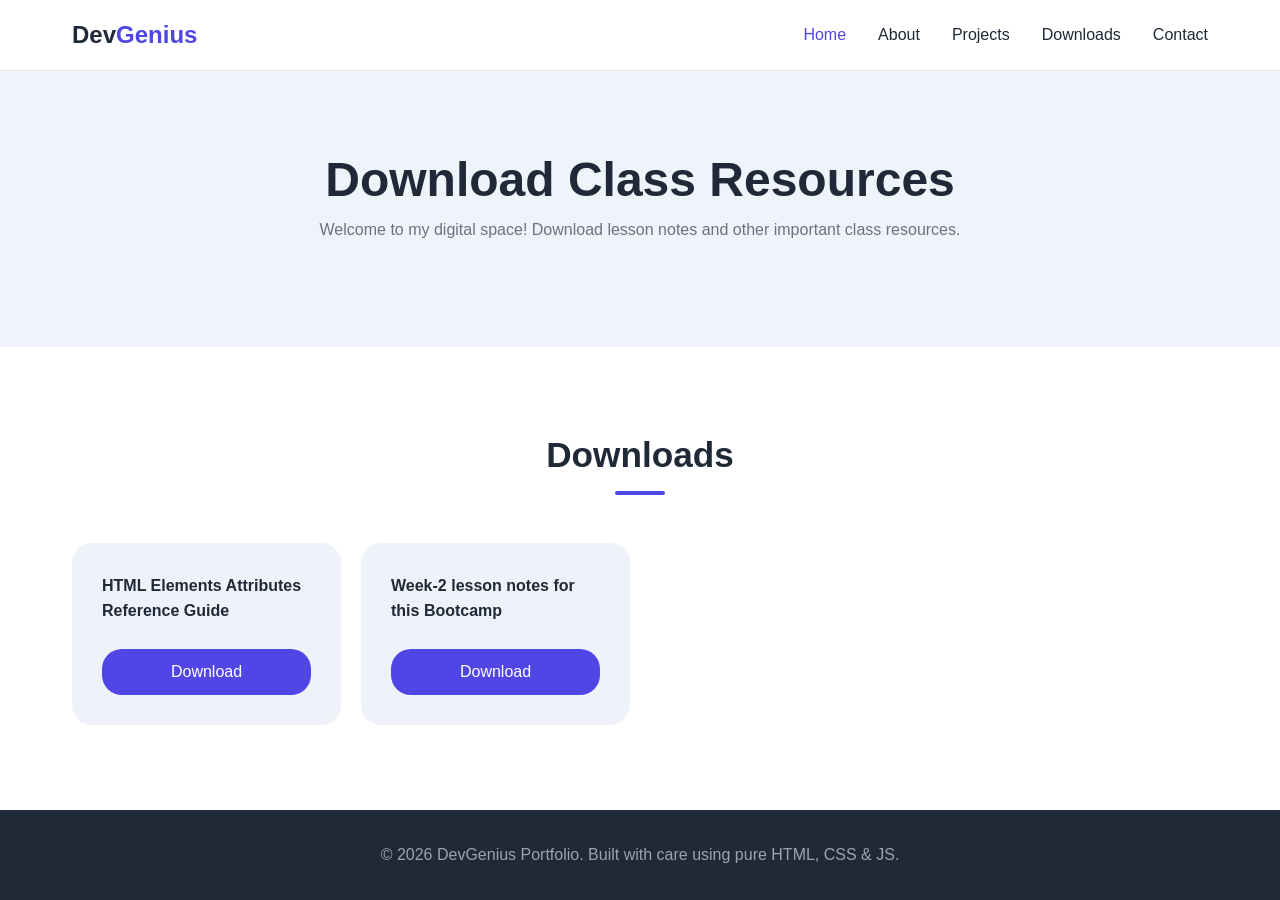
==== pages/downloads.html @ 76b7f551 "Totally eliminated bootstrap for this project. I am left with vanilla HTML5, CSS3 and JavaScript" ====
<!doctype html>
<html lang="en">
  <head>
    <meta charset="UTF-8" />
    <meta name="viewport" content="width=device-width, initial-scale=1.0" />
    <title>Resources</title>
    <link rel="stylesheet" href="../css/style.css" />
  </head>
  <body>
    <header>
      <div class="container" id="site-header">
        <a href="#" class="logo">Dev<span>Genius</span></a>
        <button class="nav-toggle" aria-label="toggle navigation">
          <span class="hamburger"></span>
        </button>
        <nav class="nav-menu">
          <ul class="nav-list mb-0">
            <li><a href="../index.html" class="nav-link active">Home</a></li>
            <li><a href="../index.html#about" class="nav-link">About</a></li>
            <li>
              <a href="../index.html#projects" class="nav-link">Projects</a>
            </li>
            <li><a href="" class="nav-link">Downloads</a></li>
            <li>
              <a href="../index.html#contact" class="nav-link">Contact</a>
            </li>
          </ul>
        </nav>
      </div>
    </header>
    <main class="resources">
      <section id="hero">
        <div class="container hero-content">
          <h1>Download Class Resources</h1>
          <p class="hero-description">
            Welcome to my digital space! Download lesson notes and other
            important class resources.
          </p>
        </div>
      </section>

      <section id="downloads">
        <div class="container">
          <h2 class="section-title">Downloads</h2>
          <div class="downloads">
            <div class="download">
              <h4>HTML Elements Attributes Reference Guide</h4>
              <a class="download-btn"
              href="../resources/HTML_Elements_and_Attributes_Reference.pdf"
              download
              >Download</a
            >
            </div>
            <div class="download">
              <h4>Week-2 lesson notes for this Bootcamp</h4>
              <a class="download-btn"
              href="../resources/Week 2 - Web Development Lesson Notes.pdf"
              download
              >Download</a
            >
            </div>
          </div>
        </div>
      </section>
    </main>
    <footer>
      &copy; 2026 DevGenius Portfolio. Built with care using pure HTML, CSS &
      JS.
    </footer>
  </body>
</html>
---- css/style.css ----
/* ==========================================
   1. GLOBAL STYLES, RESET & UTILITIES
   ========================================== */
* {
  margin: 0;
  padding: 0;
  box-sizing: border-box;
}

html {
  scroll-behavior: smooth;
  font-family: "Segoe UI", Tahoma, Geneva, Verdana, sans-serif;
  color: #1f2937;
}

body {
  background-color: #ffffff;
  line-height: 1.6;
  min-height: 100vh;
  display: flex;
  flex-direction: column;
}
main {
  flex: 1;
}

a {
  text-decoration: none;
  color: #1f2937;
}

.container {
  width: 100%;
  max-width: 1200px;
  display: flex;
  align-items: center;
  flex-direction: column;
  justify-content: center;
  margin-right: auto;
  margin-left: auto;
  padding-right: 2rem;
  padding-left: 2rem;
}

#heroo,
#site-header {
  flex-direction: row;
  justify-content: space-between;
  gap: 35px;
}

/* Structure and Spacing Utilities */
section {
  padding-top: 5rem;
  padding-bottom: 5rem;
}

.hidden {
  display: none !important;
}

.section-title {
  font-size: 2.2rem;
  margin-bottom: 3rem;
  position: relative;
}

.section-title::after {
  content: "";
  display: block;
  width: 50px;
  height: 4px;
  background-color: #4f46e5;
  margin: 0.5rem auto 0;
  border-radius: 2px;
}

/* Buttons */
.btn-custom {
  display: inline-block;
  padding: 0.75rem 1.5rem;
  border-radius: 5px;
  text-decoration: none;
  font-weight: 600;
  background-color: #4f46e5;
  color: #ffffff;
  transition: background-color 0.3s ease;
  cursor: pointer;
  border: none;
  text-align: center;
}

.btn-custom:hover {
  background-color: #4338ca;
  color: #ffffff;
}

.btn-block {
  display: block;
  width: 100%;
}

/* ==========================================
   2. HEADER & NAVIGATION
   ========================================== */
header {
  background-color: rgba(255, 255, 255, 0.95);
  border-bottom: 1px solid #e5e7eb;
  position: sticky;
  top: 0;
  z-index: 1000;
  padding-top: 1rem;
  padding-bottom: 1rem;
}

.site-header {
  display: flex;
  justify-content: space-between;
}

.logo {
  font-size: 1.5rem;
  font-weight: 700;
  color: #1f2937;
  text-decoration: none;
}

.logo span {
  color: #4f46e5;
}

.nav-list {
  display: flex;
  list-style: none;
  gap: 2rem;
}

.nav-link {
  text-decoration: none;
  color: #1f2937;
  font-weight: 500;
  transition: color 0.3s ease;
}

.nav-link:hover,
.nav-link.active {
  color: #4f46e5;
}

/* Mobile Toggle Hamburger Button */
.nav-toggle {
  display: none;
  background: transparent;
  border: none;
  cursor: pointer;
  padding: 0.5rem;
}

.hamburger {
  display: block;
  position: relative;
  width: 24px;
  height: 2px;
  background: #1f2937;
  transition: background 0.3s ease;
}

.hamburger::before,
.hamburger::after {
  content: "";
  position: absolute;
  width: 24px;
  height: 2px;
  background: #1f2937;
  transition:
    transform 0.3s ease,
    top 0.3s ease,
    bottom 0.3s ease;
}

.hamburger::before {
  top: -6px;
}
.hamburger::after {
  bottom: -6px;
}

/* ==========================================
   3. SECTION SPECIFIC LAYOUTS & COMPONENTS
   ========================================== */

/* Hero Section */
#hero {
  background-color: #eef4fa;
}

#hero img {
  max-width: 45%;
}

.hero-content h1 {
  font-size: 3rem;
  line-height: 1.2;
  margin-bottom: 0.5rem;
}

.highlight {
  color: #4f46e5;
}

.hero-subtitle {
  font-size: 1.3rem;
  color: #4b5563;
  font-weight: 500;
  margin-bottom: 1rem;
}

.hero-description {
  color: #6b7280;
  margin-bottom: 1.5rem;
}

.hero-img {
  max-width: 100%;
  height: auto;
  border-radius: 50%;
  border: 5px solid #ffffff;
  box-shadow: 0 10px 15px -3px rgba(0, 0, 0, 0.1);
}

/* About Section */
.about-content {
  display: flex;
  /* grid-template-columns: 7fr 5fr; */
  gap: 3rem;
  align-items: start;
  justify-content: space-between;
}

.about-text p {
  margin-bottom: 1rem;
}
.about-skills {
  min-width: 40%;
}

.skills-box {
  background-color: #f9fafb;
  padding: 2rem;
  border-radius: 8px;
  border-left: 4px solid #4f46e5;
}

.skills-list {
  list-style: none;
}

.skills-list li {
  padding: 0.5rem 0;
  border-bottom: 1px solid #e5e7eb;
  font-weight: 500;
}

.skills-list li::before {
  content: "✓ ";
  color: #4f46e5;
  font-weight: bold;
}

/* Projects Section */
.filter-buttons {
  display: flex;
  justify-content: center;
  gap: 0.5rem;
  margin-bottom: 2.5rem;
}

.filter-btn {
  background-color: #f9fafb;
  border: 1px solid #e5e7eb;
  padding: 0.5rem 1.25rem;
  border-radius: 20px;
  cursor: pointer;
  transition: all 0.3s ease;
}

.filter-btn:hover,
.filter-btn.active {
  background-color: #4f46e5;
  color: #ffffff;
  border-color: #4f46e5;
}

.projects-grid {
  display: flex; /*grid;*/
  align-items: flex-start;
  justify-content: space-evenly;
  flex-wrap: wrap;
  gap: 20px;
}

.project-card {
  background-color: #ffffff;
  border: 1px solid #e5e7eb;
  border-radius: 8px;
  overflow: hidden;
  height: 100%;
  max-width: 300px;
  display: flex;
  flex-direction: column;
  transition:
    transform 0.3s ease,
    box-shadow 0.3s ease;
}

.project-card:hover {
  transform: translateY(-5px);
  box-shadow: 0 10px 15px -3px rgba(0, 0, 0, 0.1);
}

.project-card-img {
  width: 100%;
  height: auto;
  display: block;
}

.project-info {
  padding: 1.5rem;
  flex-grow: 1;
  display: flex;
  flex-direction: column;
  gap: 0.75rem;
}

.project-info p {
  color: #6b7280;
  font-size: 0.95rem;
}

.project-link {
  text-decoration: none;
  color: #4f46e5;
  font-weight: 600;
  margin-top: auto;
}
.downloads {
  display: grid;
  width: 100%;
  grid-template-columns: repeat(auto-fill, minmax(250px, 1fr));
  gap: 20px;
  .download {
    display: flex;
    flex-direction: column;
    gap: 25px;
    padding: 30px;
    background-color: #f0f2f9;
    border-radius: 20px;
    transition: all 0.3s ease;
    h4{
        flex: 1;
    }
    a {
      padding: 10px;
      text-align: center;
      border-radius: 20px;
      background-color: #4f46e5;
      color: white;
      transition: all 0.3s ease;
    }
    a:hover {
      transform: translateY(-5px);
      box-shadow: 0 3px 5px -3px rgba(0, 0, 0, 0.1);
    }
  }
}

/* Contact Section */

#contact {
  background-color: #f9fafb;
  display: flex;
  flex-direction: column;
}
#contact-form {
  min-width: 500px;
  padding: 2.5rem;
  border-radius: 8px;
}

.form-group {
  margin-bottom: 1.25rem;
  display: flex;
  flex-direction: column;
}

.form-label {
  font-weight: 500;
  margin-bottom: 0.5rem;
}

.form-input {
  width: 100%;
  padding: 0.75rem;
  border: 1px solid #e5e7eb;
  border-radius: 5px;
  font-family: inherit;
}

.form-input:focus {
  outline: none;
  border-color: #4f46e5;
}

.form-feedback {
  padding: 1rem;
  border-radius: 5px;
  text-align: center;
  font-weight: 500;
  margin-top: 1rem;
}

.form-feedback.success-msg {
  background-color: #d1fae5;
  color: #065f46;
}

/* Footer styling */
footer {
  background-color: #1f2937;
  color: #9ca3af;
  padding: 2rem;
  text-align: center;
}

.text-center {
  text-align: center;
}

/* ==========================================
   4. MOBILE & RESPONSIVE BREAKPOINTS
   ========================================== */
@media (max-width: 992px) {
  .hero-content h1 {
    font-size: 2.5rem;
  }
}

@media (max-width: 768px) {
  section {
    padding-top: 3.5rem;
    padding-bottom: 3.5rem;
  }
  #heroo {
    flex-direction: column-reverse;
  }
  .about-content {
    flex-direction: column;
    gap: 2rem;
  }
  .about-skills {
    min-width: 100%;
  }
  .project-card {
    flex-direction: row;
    min-width: 100%;
  }
  .project-card-img {
    max-width: 40%;
  }

  .hero-img {
    max-width: 250px;
  }

  /* Navigation burger transitions */
  .nav-toggle {
    display: block;
  }

  .nav-menu {
    position: absolute;
    top: 100%;
    left: 0;
    right: 0;
    background-color: #ffffff;
    border-bottom: 1px solid #e5e7eb;
    max-height: 0;
    overflow: hidden;
    transition: max-height 0.3s ease;
  }

  .nav-menu.open {
    max-height: 300px;
  }

  .nav-list {
    flex-direction: column;
    padding: 1.5rem;
    gap: 1rem;
    text-align: center;
  }

  .nav-toggle.open .hamburger {
    background: transparent;
  }
  .nav-toggle.open .hamburger::before {
    transform: rotate(45deg);
    top: 0;
  }
  .nav-toggle.open .hamburger::after {
    transform: rotate(-45deg);
    bottom: 0;
  }
}

@media (max-width: 520px) {
  .project-card {
    flex-direction: column;
  }
  .project-card-img {
    max-width: 100%;
    max-height: 40%;
  }
  #contact-form {
    min-width: 100%;
    padding: 2rem 1rem;
  }
}
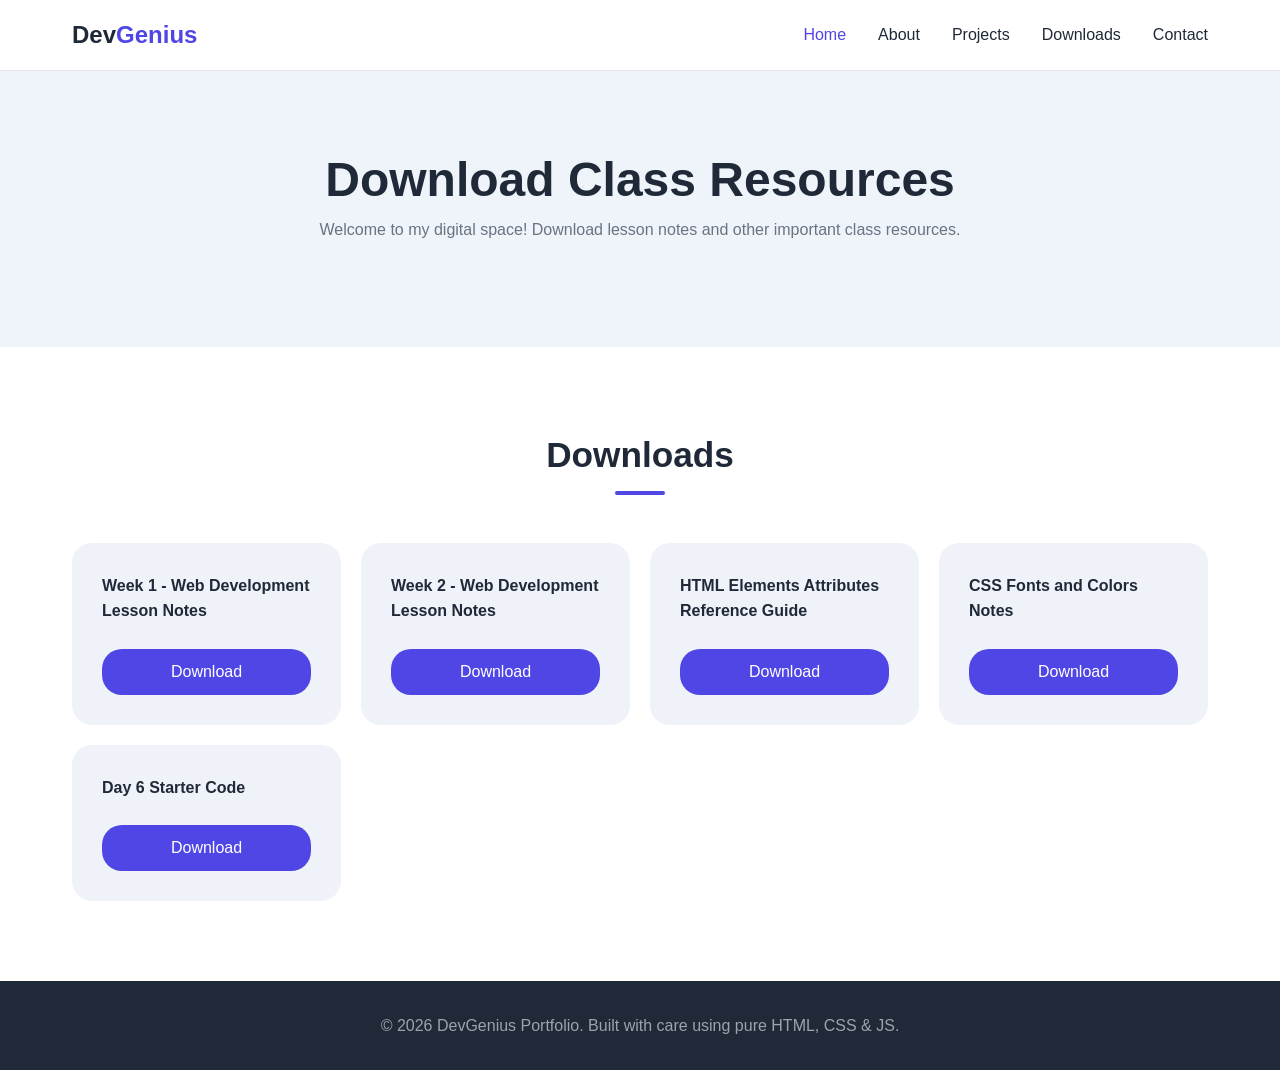
==== commit f6fb6c84: "resources added" ====
--- a/pages/downloads.html
+++ b/pages/downloads.html
@@ -44,20 +44,49 @@
           <h2 class="section-title">Downloads</h2>
           <div class="downloads">
             <div class="download">
-              <h4>HTML Elements Attributes Reference Guide</h4>
-              <a class="download-btn"
-              href="../resources/HTML_Elements_and_Attributes_Reference.pdf"
-              download
-              >Download</a
-            >
+              <h4>Week 1 - Web Development Lesson Notes</h4>
+              <a
+                class="download-btn"
+                href="../resources/Week 1 - Web Development Lesson Notes.pdf"
+                download
+                >Download</a
+              >
             </div>
             <div class="download">
-              <h4>Week-2 lesson notes for this Bootcamp</h4>
-              <a class="download-btn"
-              href="../resources/Week 2 - Web Development Lesson Notes.pdf"
-              download
-              >Download</a
-            >
+              <h4>Week 2 - Web Development Lesson Notes</h4>
+              <a
+                class="download-btn"
+                href="../resources/Week 2 - Web Development Lesson Notes.pdf"
+                download
+                >Download</a
+              >
+            </div>
+            <div class="download">
+              <h4>HTML Elements Attributes Reference Guide</h4>
+              <a
+                class="download-btn"
+                href="../resources/HTML_Elements_and_Attributes_Reference.pdf"
+                download
+                >Download</a
+              >
+            </div>
+            <div class="download">
+              <h4>CSS Fonts and Colors Notes</h4>
+              <a
+                class="download-btn"
+                href="../resources/CSS Fonts and Colors Notes.pdf"
+                download
+                >Download</a
+              >
+            </div>
+            <div class="download">
+              <h4>Day 6 Starter Code</h4>
+              <a
+                class="download-btn"
+                href="../resources/day-6-starter-code.zip"
+                download = "Day 6 Starter Code"
+                >Download</a
+              >
             </div>
           </div>
         </div>
--- a/css/style.css
+++ b/css/style.css
@@ -277,7 +277,7 @@
 
 .filter-btn {
   background-color: #f9fafb;
-  border: 1px solid #e5e7eb;
+  border: 1px solid #fbfcfc;
   padding: 0.5rem 1.25rem;
   border-radius: 20px;
   cursor: pointer;
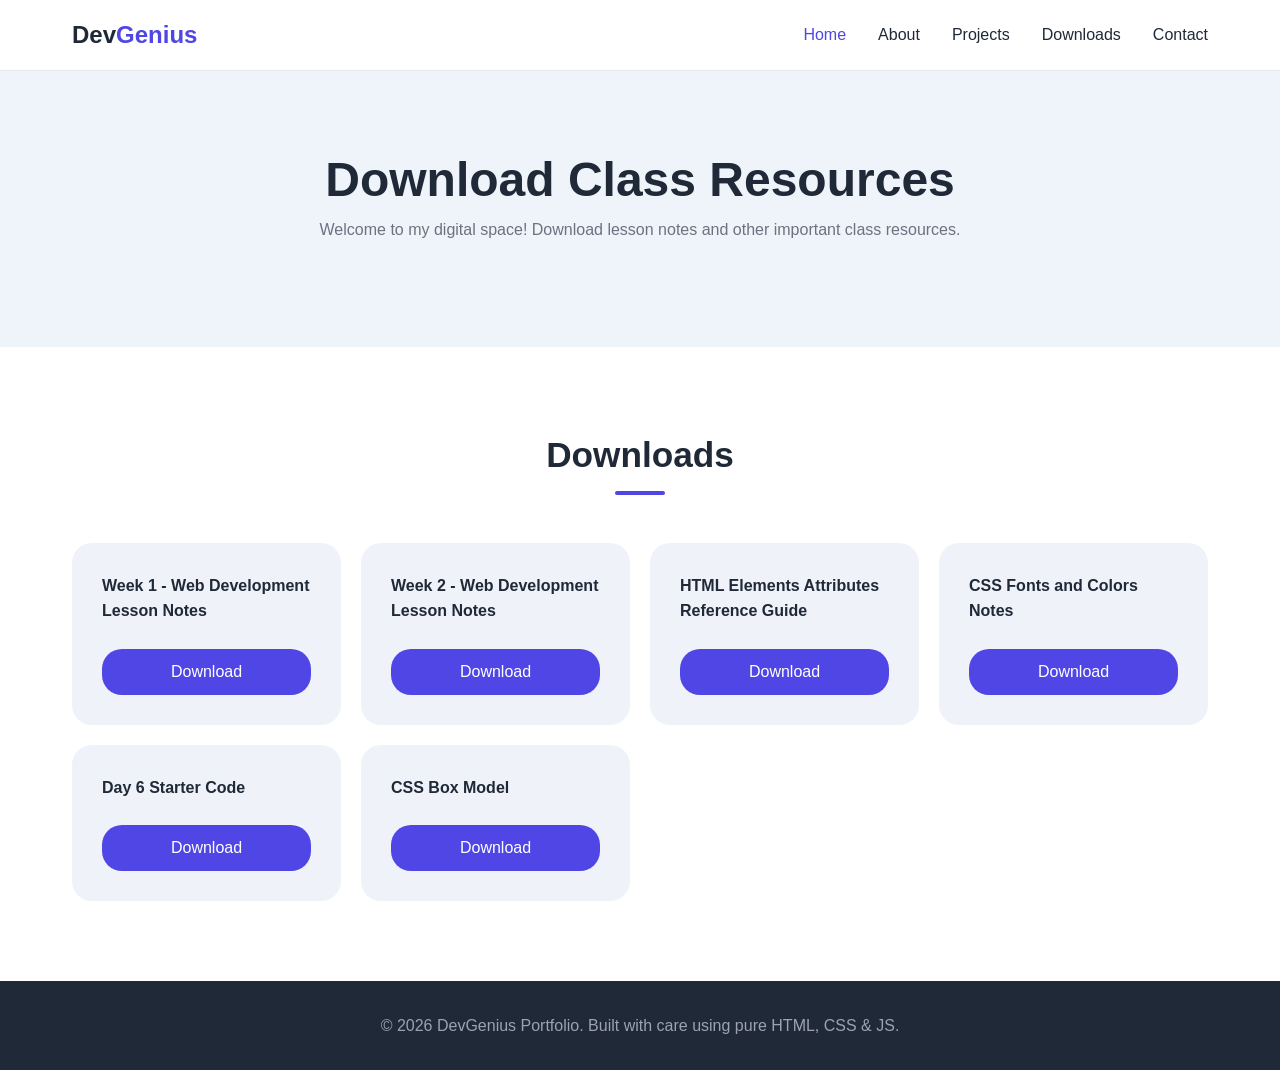
==== commit d16f3af6: "Box model notes added" ====
--- a/pages/downloads.html
+++ b/pages/downloads.html
@@ -86,7 +86,16 @@
                 href="../resources/day-6-starter-code.zip"
                 download = "Day 6 Starter Code"
                 >Download</a
-              >
+              > 
+            </div>
+            <div class="download">
+              <h4>CSS Box Model</h4>
+              <a
+                class="download-btn"
+                href="../resources/CSS_Box_Model_Lesson_Notes.pdf"
+                download = "Day 6 Starter Code"
+                >Download</a
+              > 
             </div>
           </div>
         </div>
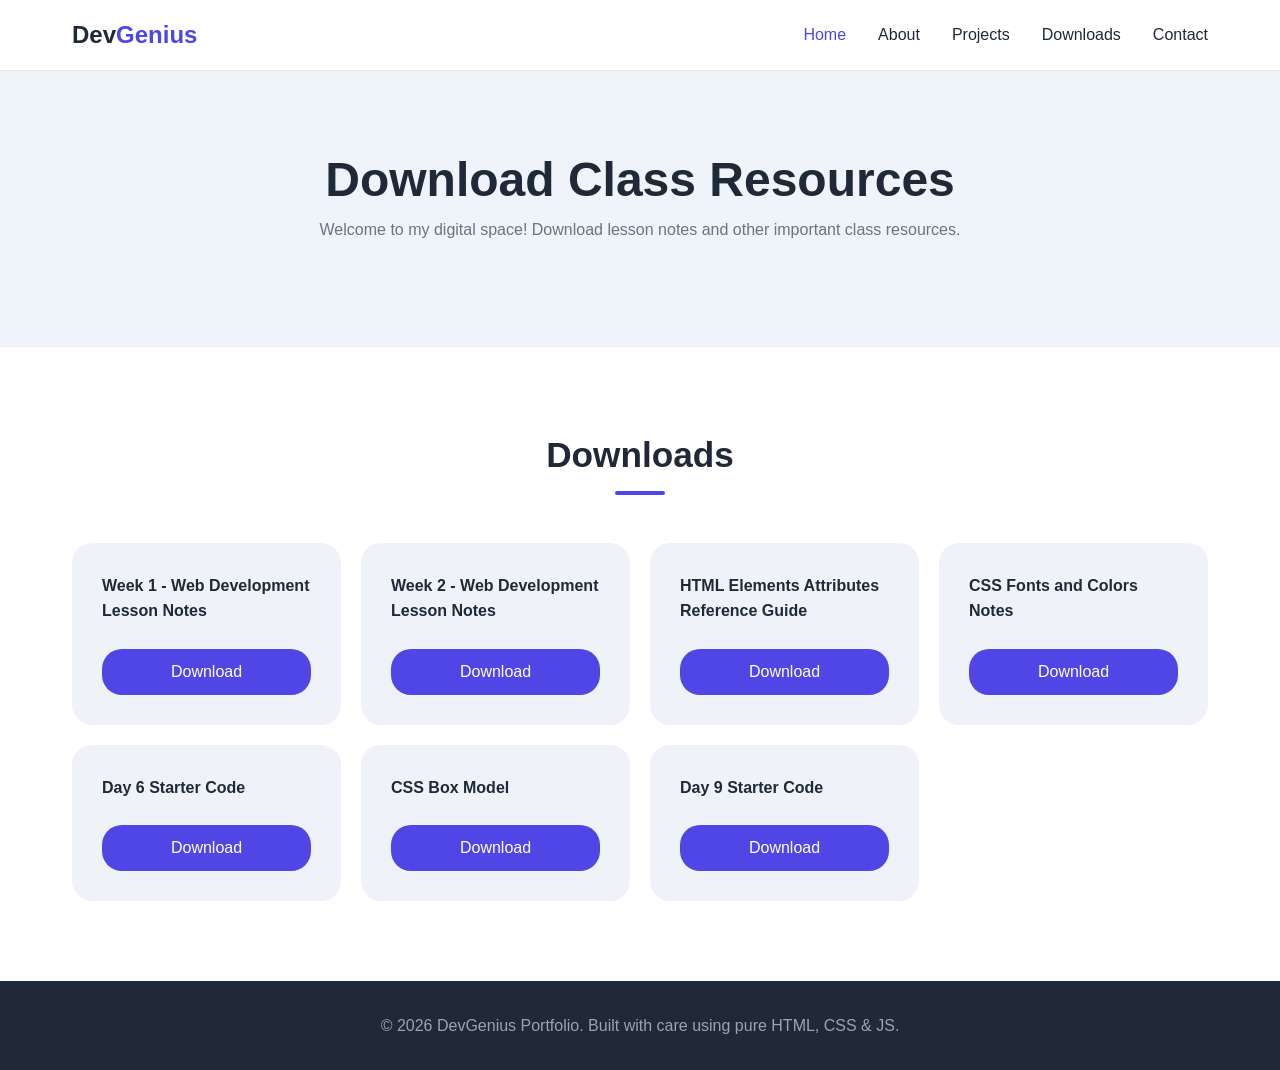
==== commit df07ff33: "day 9 resource added" ====
--- a/pages/downloads.html
+++ b/pages/downloads.html
@@ -97,6 +97,15 @@
                 >Download</a
               > 
             </div>
+            <div class="download">
+              <h4>Day 9 Starter Code</h4>
+              <a
+                class="download-btn"
+                href="../resources/day-9-starter-code.zip"
+                download = "Day 6 Starter Code"
+                >Download</a
+              > 
+            </div>
           </div>
         </div>
       </section>
